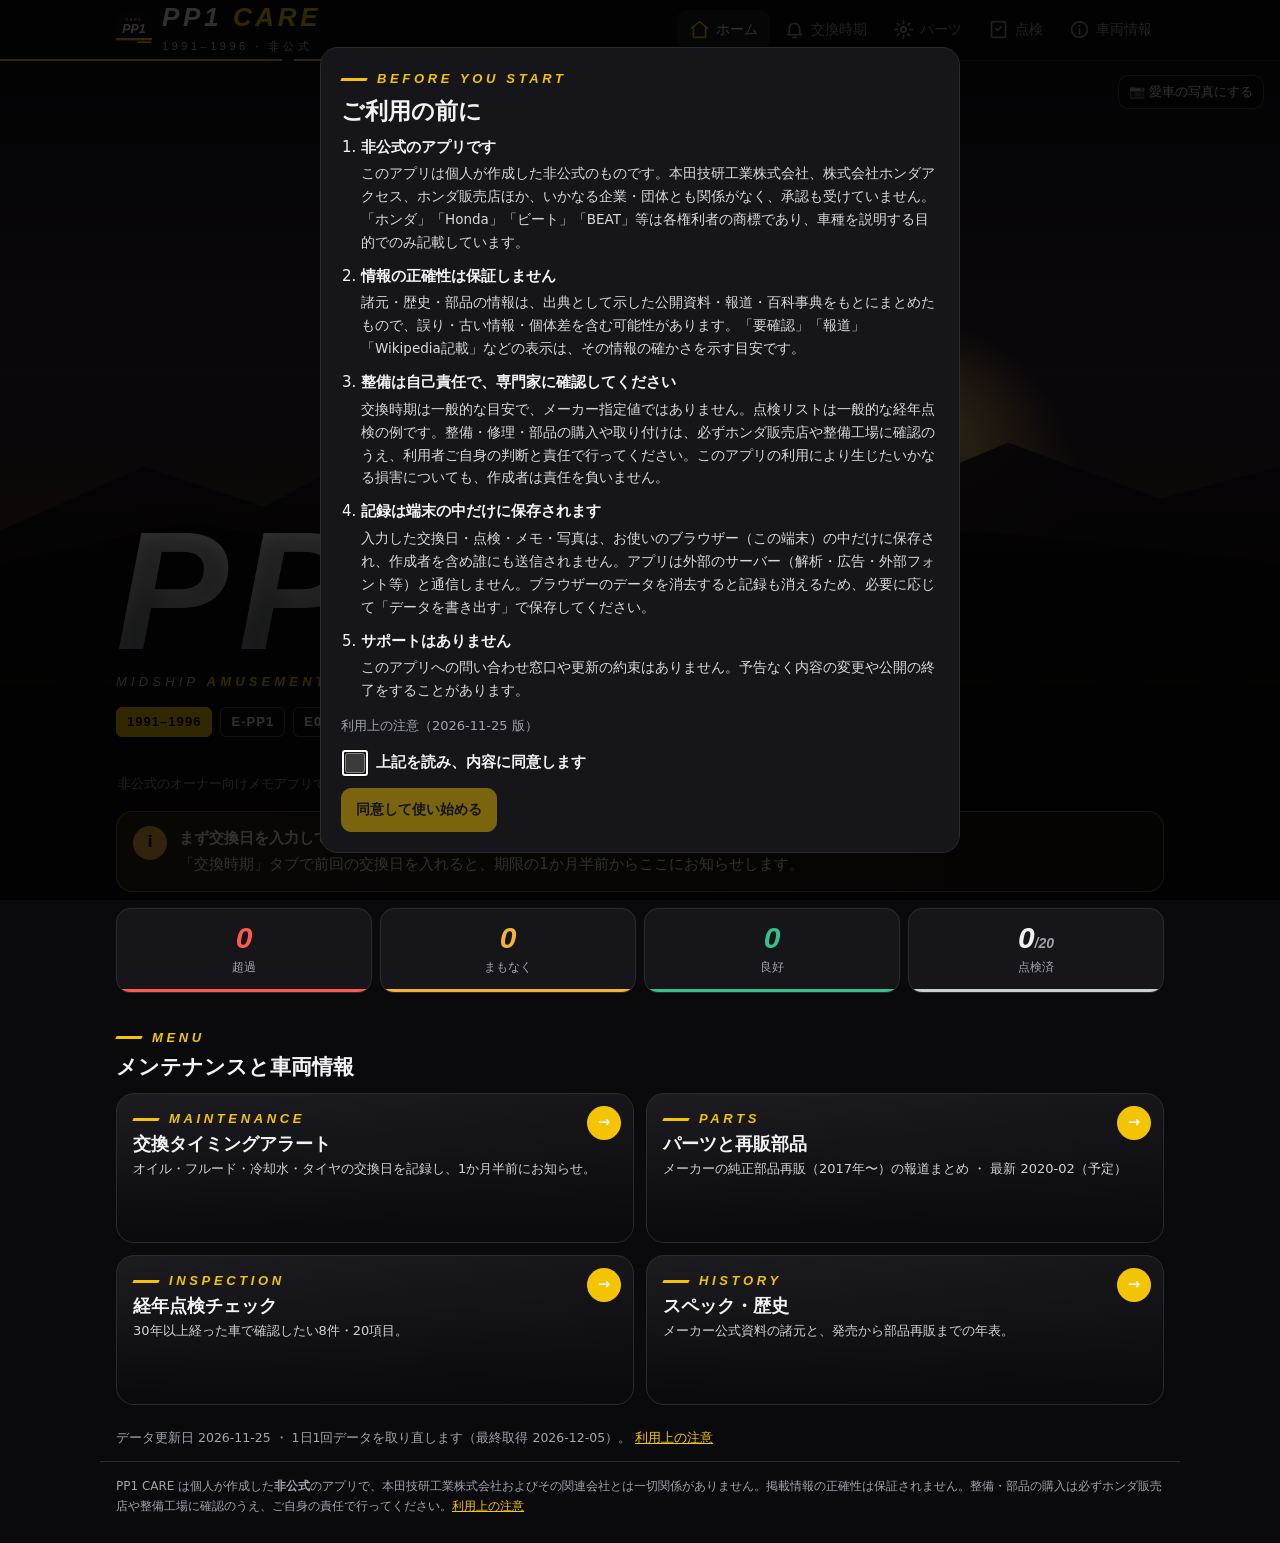
==== beat/index.html @ 28114db5 "Add PP1 CARE, a third-party owner app for the PP1 roadster Built from the NSX CARE layout with vehic" ====
<!doctype html>
<html lang="ja">
<head>
  <meta charset="utf-8">
  <meta name="viewport" content="width=device-width, initial-scale=1, viewport-fit=cover">
  <!-- 第三者向けの非公式アプリ。外部へ通信しない（フォント・解析・広告なし）、リンク先に URL を渡さない、検索エンジンに載せない。 -->
  <meta http-equiv="Content-Security-Policy" content="default-src 'self'; script-src 'self'; style-src 'self' 'unsafe-inline'; img-src 'self' data: blob:; font-src 'self'; connect-src 'self'; manifest-src 'self'; worker-src 'self'; object-src 'none'; base-uri 'none'; form-action 'none'">
  <meta name="referrer" content="no-referrer">
  <meta name="robots" content="noindex, nofollow, noarchive">
  <meta name="theme-color" content="#0b0b0d">
  <meta name="color-scheme" content="dark">
  <meta name="apple-mobile-web-app-capable" content="yes">
  <meta name="mobile-web-app-capable" content="yes">
  <meta name="apple-mobile-web-app-title" content="PP1 CARE">
  <meta name="apple-mobile-web-app-status-bar-style" content="black-translucent">
  <meta name="description" content="軽オープンスポーツ PP1型（1991〜1996年）のオーナー向け非公式メモアプリ。交換時期の記録、再販部品の報道まとめ、経年点検チェック、公式資料による諸元。">
  <title>PP1 CARE | 非公式オーナーノート</title>
  <link rel="icon" href="./icon.svg" type="image/svg+xml">
  <link rel="apple-touch-icon" href="./icon-180.png">
  <link rel="manifest" href="./manifest.webmanifest">
  <link rel="stylesheet" href="./styles.css">
  <script type="module" src="./app.js"></script>
</head>
<body>
  <header class="top">
    <div class="wrap top-inner">
      <a class="brand" href="#home" aria-label="PP1 CARE ホーム"><img src="./icon.svg" alt="" width="36" height="36"><span><span class="wordmark">PP1<em> CARE</em></span><small>1991–1996 · 非公式</small></span></a>
      <nav class="tabs" aria-label="メニュー">
        <a href="#home" data-tab="home"><svg viewBox="0 0 24 24" aria-hidden="true"><path d="M3 10.5 12 3l9 7.5M5 9.5V21h14V9.5"/></svg><span>ホーム</span></a>
        <a href="#alerts" data-tab="alerts"><svg viewBox="0 0 24 24" aria-hidden="true"><path d="M6 16V11a6 6 0 0 1 12 0v5l2 2H4zM10 21h4"/></svg><span>交換時期</span></a>
        <a href="#parts" data-tab="parts"><svg viewBox="0 0 24 24" aria-hidden="true"><circle cx="12" cy="12" r="3"/><path d="M12 2v3M12 19v3M2 12h3M19 12h3M4.9 4.9l2.1 2.1M17 17l2.1 2.1M4.9 19.1 7 17M17 7l2.1-2.1"/></svg><span>パーツ</span></a>
        <a href="#faults" data-tab="faults"><svg viewBox="0 0 24 24" aria-hidden="true"><path d="M9 11l2 2 4-4"/><rect x="4" y="3" width="16" height="18" rx="2"/></svg><span>点検</span></a>
        <a href="#info" data-tab="info"><svg viewBox="0 0 24 24" aria-hidden="true"><circle cx="12" cy="12" r="9"/><path d="M12 11v6M12 7.5v.5"/></svg><span>車両情報</span></a>
      </nav>
    </div>
  </header>
  <main id="main" class="wrap"><p class="muted">読み込み中…</p></main>
  <footer class="wrap foot">PP1 CARE は個人が作成した<b>非公式</b>のアプリで、本田技研工業株式会社およびその関連会社とは一切関係がありません。掲載情報の正確性は保証されません。整備・部品の購入は必ずホンダ販売店や整備工場に確認のうえ、ご自身の責任で行ってください。<a href="#info/terms">利用上の注意</a></footer>
  <dialog id="dlg"><form method="dialog"><button class="x" aria-label="閉じる">×</button></form><div id="dlg-body"></div></dialog>
  <dialog id="terms" class="terms"><div id="terms-body"></div></dialog>
  <noscript><p class="wrap">JavaScript を有効にしてください。</p></noscript>
</body>
</html>
---- beat/styles.css ----
:root {
  --bg: #0a0a0c; --bg2: #111114; --panel: #16161a; --panel2: #1e1e23; --line: #2a2a31;
  --text: #f2f2f4; --muted: #a2a2ad; --silver: #c9ccd3;
  --red: #e2231a; --red-deep: #9e1510; --gold: #e3c06a;
  --ok: #34c08a; --soon: #f4b23a; --over: #ff5a4e; --unset: #7b7b86;
  --radius: 16px;
  --display: "Saira Condensed", "Arial Narrow", system-ui, sans-serif;
}
* { box-sizing: border-box; }
html { -webkit-text-size-adjust: 100%; scroll-behavior: smooth; }
body { margin: 0; background: var(--bg); color: var(--text); font: 15px/1.7 "Noto Sans JP", system-ui, -apple-system, "Hiragino Sans", sans-serif; padding-bottom: calc(78px + env(safe-area-inset-bottom)); overflow-x: hidden; }
a { color: inherit; }
img { display: block; max-width: 100%; }
.wrap { max-width: 1080px; margin: 0 auto; padding: 0 16px; }
.muted { color: var(--muted); }
.small { font-size: 13px; }

/* ---------- ヘッダー ---------- */
.top { position: sticky; top: 0; z-index: 20; background: rgba(10,10,12,.96); border-bottom: 1px solid var(--line); padding-top: env(safe-area-inset-top); }
.top::after { content: ""; position: absolute; left: 0; right: 0; bottom: -1px; height: 2px; background: linear-gradient(90deg, var(--red) 0 22%, transparent 22% 23%, var(--red) 23% 26%, transparent 26%); }
.top-inner { display: flex; align-items: center; justify-content: space-between; height: 60px; }
.brand { display: flex; align-items: center; gap: 10px; text-decoration: none; }
.brand img { border-radius: 9px; }
.wordmark { font-family: var(--display); font-style: italic; font-weight: 800; font-size: 26px; letter-spacing: .14em; line-height: 1; }
.wordmark em { font-style: italic; color: var(--red); }
.brand small { display: block; font-family: var(--display); font-size: 11px; letter-spacing: .32em; color: var(--silver); margin-top: 3px; }
.tabs { display: flex; gap: 2px; }
.tabs a { display: flex; align-items: center; gap: 6px; padding: 8px 12px; border-radius: 10px; color: var(--muted); text-decoration: none; font-size: 14px; position: relative; }
.tabs a.active { color: var(--text); background: var(--panel2); }
.tabs a.active svg { color: var(--red); }
.tabs svg { width: 21px; height: 21px; fill: none; stroke: currentColor; stroke-width: 1.9; stroke-linecap: round; stroke-linejoin: round; }
.tabs .badge { position: absolute; top: 2px; right: 4px; min-width: 17px; height: 17px; border-radius: 9px; background: var(--red); color: #fff; font-size: 11px; display: grid; place-items: center; padding: 0 4px; font-weight: 700; }
@media (max-width: 760px) {
  .tabs { position: fixed; left: 0; right: 0; bottom: 0; background: rgba(14,14,17,.98); border-top: 1px solid var(--line); justify-content: space-around; padding: 6px 4px calc(6px + env(safe-area-inset-bottom)); }
  .tabs a { flex-direction: column; gap: 2px; font-size: 10.5px; padding: 4px 6px; flex: 1; }
  .tabs a.active { background: none; color: var(--text); }
}
@media (min-width: 761px) { body { padding-bottom: 0; } .top { background: rgba(10,10,12,.88); backdrop-filter: blur(12px); } }

main { padding-bottom: 32px; min-height: 70vh; }
h1, h2, h3 { line-height: 1.35; }
h3 { font-size: 16px; margin: 0 0 6px; }

/* ---------- セクション見出し ---------- */
.eyebrow { font-family: var(--display); font-style: italic; font-weight: 700; letter-spacing: .28em; font-size: 13px; color: var(--red); text-transform: uppercase; display: flex; align-items: center; gap: 10px; }
.eyebrow::before { content: ""; width: 26px; height: 3px; background: var(--red); transform: skewX(-25deg); }
.section-title { font-size: 21px; margin: 4px 0 4px; }
.section { margin-top: 34px; }
.lead { color: var(--muted); margin: 6px 0 16px; }

/* ---------- ヒーロー ---------- */
.hero { position: relative; margin: 0 calc(50% - 50vw); min-height: 520px; height: 78vh; max-height: 720px; overflow: hidden; display: flex; align-items: flex-end; }
.hero > img { position: absolute; inset: 0; width: 100%; height: 100%; object-fit: cover; object-position: 40% 60%; animation: zoom 18s ease-out both; }
@keyframes zoom { from { transform: scale(1.08); } to { transform: scale(1); } }
.hero::before { content: ""; position: absolute; inset: 0; background: linear-gradient(180deg, rgba(10,10,12,.55) 0%, transparent 28%, transparent 45%, rgba(10,10,12,.92) 82%, var(--bg) 100%); z-index: 1; }
.hero-body { position: relative; z-index: 2; width: 100%; max-width: 1080px; margin: 0 auto; padding: 0 16px 26px; }
.hero-mark { font-family: var(--display); font-style: italic; font-weight: 800; font-size: clamp(84px, 24vw, 168px); line-height: .82; letter-spacing: .06em; margin: 0; text-shadow: 0 6px 30px rgba(0,0,0,.5); }
.hero-mark span { display: inline-block; background: linear-gradient(180deg, #fff 0%, #d9dbe0 55%, #8d9099 100%); -webkit-background-clip: text; background-clip: text; color: transparent; }
.hero-sub { font-family: var(--display); font-style: italic; letter-spacing: .32em; font-size: 13px; color: var(--silver); margin: 10px 0 0; }
.hero-sub b { color: var(--red); }
.hero-tags { display: flex; gap: 8px; flex-wrap: wrap; margin-top: 14px; }
.tag { font-family: var(--display); font-weight: 600; letter-spacing: .08em; font-size: 13px; border: 1px solid rgba(255,255,255,.28); background: rgba(10,10,12,.45); border-radius: 6px; padding: 3px 10px; }
.tag.red { background: var(--red); border-color: var(--red); }
.photo-btn { position: absolute; z-index: 3; top: 14px; right: 16px; }
.credit { position: absolute; z-index: 3; right: 8px; bottom: 6px; font-size: 10px; color: rgba(255,255,255,.6); background: rgba(0,0,0,.35); padding: 1px 6px; border-radius: 4px; pointer-events: none; }

/* ---------- ページバナー ---------- */
.banner { position: relative; margin: 0 -16px 18px; height: 230px; overflow: hidden; display: flex; align-items: flex-end; }
@media (min-width: 761px) { .banner { margin: 18px 0; border-radius: 20px; height: 280px; } }
.banner img { position: absolute; inset: 0; width: 100%; height: 100%; object-fit: cover; }
.banner::before { content: ""; position: absolute; inset: 0; background: linear-gradient(90deg, rgba(10,10,12,.92) 0%, rgba(10,10,12,.55) 55%, rgba(10,10,12,.15) 100%), linear-gradient(0deg, rgba(10,10,12,.7), transparent 50%); z-index: 1; }
.banner-body { position: relative; z-index: 2; padding: 18px 16px; max-width: 640px; }
.banner h1 { font-size: 26px; margin: 4px 0 4px; }
.banner p { margin: 0; color: #d7d7dc; font-size: 14px; }
.banner .num { font-family: var(--display); font-style: italic; font-weight: 800; font-size: 64px; line-height: 1; position: absolute; right: 16px; top: 10px; z-index: 2; color: rgba(255,255,255,.14); letter-spacing: .05em; }

/* ---------- 共通部品 ---------- */
.card { background: var(--panel); border: 1px solid var(--line); border-radius: var(--radius); padding: 16px; }
.grid { display: grid; gap: 12px; }
@media (min-width: 640px) { .grid.two { grid-template-columns: 1fr 1fr; } .grid.three { grid-template-columns: repeat(3, 1fr); } }
.btn { appearance: none; border: 1px solid var(--line); background: var(--panel2); color: var(--text); border-radius: 10px; padding: 9px 14px; font: inherit; font-size: 14px; cursor: pointer; }
.btn.primary { background: var(--red); border-color: var(--red); color: #fff; font-weight: 700; }
.btn.ghost { background: rgba(10,10,12,.55); border-color: rgba(255,255,255,.25); backdrop-filter: blur(6px); }
.btn.small { padding: 5px 10px; font-size: 13px; }
input[type=date], input[type=text], input[type=number], select, textarea { font: inherit; color: var(--text); background: #0d0d10; border: 1px solid var(--line); border-radius: 10px; padding: 8px 10px; max-width: 100%; }
input[type=date] { min-height: 42px; color-scheme: dark; }
label.field { display: grid; gap: 4px; font-size: 13px; color: var(--muted); }
.pill { display: inline-flex; align-items: center; gap: 5px; border-radius: 999px; padding: 2px 10px; font-size: 12.5px; font-weight: 700; white-space: nowrap; }
.pill::before { content: ""; width: 7px; height: 7px; border-radius: 50%; background: currentColor; }
.st-ok { color: var(--ok); background: rgba(52,192,138,.13); }
.st-soon { color: var(--soon); background: rgba(244,178,58,.14); }
.st-over { color: var(--over); background: rgba(255,90,78,.15); }
.st-unset { color: var(--unset); background: rgba(123,123,134,.18); }
.st-repro { color: #8fbfff; background: rgba(143,191,255,.14); }

/* ---------- アラート ---------- */
.alert-banner { border-radius: var(--radius); padding: 14px 16px; margin: 16px 0; display: flex; gap: 12px; align-items: flex-start; }
.alert-banner .ico { flex: none; width: 34px; height: 34px; border-radius: 50%; display: grid; place-items: center; font-weight: 800; }
.alert-banner.soon { background: linear-gradient(90deg, rgba(244,178,58,.16), rgba(244,178,58,.05)); border: 1px solid rgba(244,178,58,.45); }
.alert-banner.soon .ico { background: var(--soon); color: #1a1205; }
.alert-banner.over { background: linear-gradient(90deg, rgba(226,35,26,.22), rgba(226,35,26,.06)); border: 1px solid rgba(255,90,78,.55); }
.alert-banner.over .ico { background: var(--red); color: #fff; }
.alert-banner.ok { background: linear-gradient(90deg, rgba(52,192,138,.13), rgba(52,192,138,.03)); border: 1px solid rgba(52,192,138,.4); }
.alert-banner.ok .ico { background: var(--ok); color: #04140d; }
.alert-banner strong { display: block; }
.alert-banner ul { margin: 4px 0 0; padding-left: 18px; }

/* ---------- ステータス数値 ---------- */
.stats { display: grid; grid-template-columns: repeat(4, 1fr); gap: 8px; margin: 14px 0; }
.stat { background: var(--panel); border: 1px solid var(--line); border-radius: 14px; padding: 12px 6px; text-align: center; position: relative; overflow: hidden; }
.stat::after { content: ""; position: absolute; left: 0; right: 0; bottom: 0; height: 3px; background: var(--c, var(--line)); }
.stat b { display: block; font-family: var(--display); font-style: italic; font-size: 30px; line-height: 1.1; }
.stat span { font-size: 11.5px; color: var(--muted); }

/* ---------- 写真ギャラリー ---------- */
.gallery { display: flex; gap: 10px; overflow-x: auto; scroll-snap-type: x mandatory; margin: 12px -16px 0; padding: 0 16px 8px; scrollbar-width: none; }
.gallery::-webkit-scrollbar { display: none; }
.gallery figure { flex: none; width: 72%; max-width: 360px; margin: 0; scroll-snap-align: start; position: relative; border-radius: 14px; overflow: hidden; aspect-ratio: 4/3; cursor: zoom-in; background: var(--panel); }
.gallery img, .tile img { width: 100%; height: 100%; object-fit: cover; transition: transform .5s; }
.gallery figure:hover img, .tile:hover img { transform: scale(1.04); }
.gallery figcaption, .tile figcaption { position: absolute; left: 0; right: 0; bottom: 0; padding: 26px 12px 9px; font-size: 12.5px; background: linear-gradient(transparent, rgba(0,0,0,.82)); }

/* ---------- 写真付きカード ---------- */
.feature { position: relative; display: block; min-height: 190px; border-radius: 18px; overflow: hidden; text-decoration: none; border: 1px solid var(--line); }
.feature img { position: absolute; inset: 0; width: 100%; height: 100%; object-fit: cover; transition: transform .6s; }
.feature:hover img { transform: scale(1.05); }
.feature::before { content: ""; position: absolute; inset: 0; z-index: 1; background: linear-gradient(0deg, rgba(10,10,12,.95) 8%, rgba(10,10,12,.35) 65%, rgba(10,10,12,.1)); }
.feature .body { position: absolute; z-index: 2; left: 0; right: 0; bottom: 0; padding: 14px 16px; }
.feature h3 { font-size: 18px; margin: 2px 0 2px; }
.feature p { margin: 0; font-size: 13px; color: #d0d0d6; }
.feature .go { position: absolute; z-index: 2; top: 12px; right: 12px; width: 34px; height: 34px; border-radius: 50%; background: var(--red); display: grid; place-items: center; font-weight: 800; }

.mosaic { display: grid; gap: 8px; grid-template-columns: repeat(2, 1fr); }
@media (min-width: 640px) { .mosaic { grid-template-columns: repeat(4, 1fr); } }
.tile { position: relative; margin: 0; border-radius: 12px; overflow: hidden; aspect-ratio: 1; cursor: zoom-in; background: var(--panel); }
.tile.wide { grid-column: span 2; aspect-ratio: 2/1; }

/* ---------- 交換時期 ---------- */
.maint { display: grid; gap: 12px; }
@media (min-width: 760px) { .maint { grid-template-columns: 1fr 1fr; } }
.maint-card { position: relative; overflow: hidden; }
.maint-card::before { content: ""; position: absolute; left: 0; top: 0; bottom: 0; width: 4px; background: var(--c, var(--line)); }
.maint-head { display: flex; justify-content: space-between; align-items: center; gap: 8px; flex-wrap: wrap; }
.maint-head h3 { margin: 0; font-size: 17px; }
.maint-row { display: flex; flex-wrap: wrap; gap: 10px 14px; align-items: end; margin-top: 12px; }
.days { font-family: var(--display); font-style: italic; font-weight: 800; font-size: 40px; line-height: 1; margin-top: 10px; }
.days small { font-size: 14px; font-family: "Noto Sans JP", sans-serif; font-style: normal; font-weight: 500; color: var(--muted); margin-left: 4px; }
.bar { height: 8px; border-radius: 4px; background: #0d0d10; overflow: hidden; margin-top: 10px; }
.bar > span { display: block; height: 100%; border-radius: 4px; }
.kv { display: grid; grid-template-columns: auto 1fr; gap: 2px 14px; font-size: 13.5px; margin-top: 10px; }
.kv dt { color: var(--muted); }
.kv dd { margin: 0; }
.history { font-size: 13px; color: var(--muted); padding-left: 18px; margin: 6px 0 0; }

/* ---------- パーツ ---------- */
.toolbar { display: flex; gap: 8px; flex-wrap: wrap; margin: 6px 0 12px; }
.toolbar input[type=text] { flex: 1; min-width: 160px; }
.chips { display: flex; gap: 6px; flex-wrap: wrap; }
.chip { border: 1px solid var(--line); background: var(--panel); color: var(--muted); border-radius: 999px; padding: 5px 13px; font-size: 13px; cursor: pointer; font-family: inherit; }
.chip.on { color: #fff; background: var(--red); border-color: var(--red); font-weight: 700; }
.part-cat { margin-top: 20px; }
.part-cat h3 { font-family: var(--display); font-style: italic; letter-spacing: .12em; font-size: 15px; display: flex; align-items: center; gap: 8px; }
.part-cat h3::before { content: ""; width: 14px; height: 3px; background: var(--red); transform: skewX(-25deg); }
.list { background: var(--panel); border: 1px solid var(--line); border-radius: var(--radius); overflow: hidden; }
.part { display: flex; justify-content: space-between; align-items: center; gap: 10px; padding: 11px 14px; border-bottom: 1px solid var(--line); cursor: pointer; }
.part:hover { background: var(--panel2); }
.part:last-child { border-bottom: 0; }
.part .name { font-weight: 600; }
.part .sub { font-size: 12.5px; color: var(--muted); }
.source { font-size: 13px; padding: 10px 0; border-bottom: 1px solid var(--line); }
.source:last-child { border-bottom: 0; }

/* ---------- 不具合 ---------- */
.fault { margin-bottom: 12px; }
.fault-head { display: flex; justify-content: space-between; gap: 10px; align-items: flex-start; }
.fault-head h3 { font-size: 16.5px; }
.sev { font-size: 12px; border-radius: 6px; padding: 1px 8px; font-weight: 700; white-space: nowrap; }
.sev-高 { background: rgba(226,35,26,.2); color: var(--over); }
.sev-中 { background: rgba(244,178,58,.16); color: var(--soon); }
.sev-低 { background: rgba(123,123,134,.22); color: var(--muted); }
.fault p { margin: 4px 0; font-size: 14px; }
.fault p b { color: var(--muted); font-weight: 600; margin-right: 6px; }
.checks { list-style: none; padding: 0; margin: 10px 0 0; display: grid; gap: 6px; }
.checks label { display: flex; gap: 10px; align-items: flex-start; background: #0d0d10; border: 1px solid var(--line); border-radius: 10px; padding: 9px 10px; cursor: pointer; font-size: 14px; }
.checks input { width: 20px; height: 20px; accent-color: var(--red); flex: none; margin-top: 1px; }
.checks .done { color: var(--muted); }
.checks .when { display: block; font-size: 11.5px; color: var(--ok); }
.progress { display: flex; align-items: center; gap: 8px; font-size: 12.5px; color: var(--muted); margin-top: 6px; }
.progress .bar { flex: 1; margin: 0; height: 5px; }

/* ---------- 車両情報 ---------- */
.subtabs { display: flex; gap: 6px; margin: 4px 0 16px; overflow-x: auto; padding-bottom: 2px; }
.subtabs .chip { white-space: nowrap; }
.spec-card { padding: 0; overflow: hidden; }
.spec-card .spec-img { position: relative; height: 150px; cursor: zoom-in; }
.spec-card .spec-img img { width: 100%; height: 100%; object-fit: cover; }
.spec-card .spec-img::after { content: ""; position: absolute; inset: 0; background: linear-gradient(transparent 40%, var(--panel)); }
.spec-card .spec-img h3 { position: absolute; z-index: 1; left: 16px; bottom: 4px; font-family: var(--display); font-style: italic; letter-spacing: .1em; font-size: 20px; }
.spec-table { width: 100%; border-collapse: collapse; font-size: 14px; margin: 0 16px 10px; width: calc(100% - 32px); }
.spec-table th, .spec-table td { text-align: left; padding: 8px 4px; border-bottom: 1px solid var(--line); vertical-align: top; }
.spec-table tr:last-child th, .spec-table tr:last-child td { border-bottom: 0; }
.spec-table th { color: var(--muted); font-weight: 500; width: 38%; }
.big-numbers { display: grid; grid-template-columns: repeat(3, 1fr); gap: 8px; margin-bottom: 14px; }
.big-numbers div { background: var(--panel); border: 1px solid var(--line); border-radius: 14px; padding: 12px; text-align: center; }
.big-numbers b { display: block; font-family: var(--display); font-style: italic; font-weight: 800; font-size: 32px; line-height: 1; }
.big-numbers b small { font-size: 14px; color: var(--muted); }
.big-numbers span { font-size: 11.5px; color: var(--muted); }
.timeline { list-style: none; margin: 0; padding: 0 0 0 20px; border-left: 2px solid var(--line); }
.timeline li { position: relative; padding: 0 0 22px 16px; }
.timeline li::before { content: ""; position: absolute; left: -29px; top: 5px; width: 14px; height: 14px; border-radius: 50%; background: var(--bg); border: 3px solid var(--red); }
.timeline li.mine::before { background: var(--gold); border-color: var(--gold); box-shadow: 0 0 0 5px rgba(227,192,106,.2); }
.timeline .date { font-family: var(--display); font-style: italic; font-weight: 700; letter-spacing: .06em; color: var(--red); font-size: 16px; }
.timeline li.mine .date { color: var(--gold); }
.timeline p { margin: 2px 0 0; font-size: 14px; color: #cfcfd6; }
.timeline figure { margin: 10px 0 0; border-radius: 12px; overflow: hidden; aspect-ratio: 16/9; max-width: 460px; position: relative; cursor: zoom-in; }
.timeline figure img { width: 100%; height: 100%; object-fit: cover; }
.concept { padding: 0; overflow: hidden; }
.concept figure { margin: 0; aspect-ratio: 16/9; position: relative; cursor: zoom-in; }
.concept figure img { width: 100%; height: 100%; object-fit: cover; }
.concept .txt { padding: 14px 16px 16px; }
.person { display: flex; gap: 14px; }
.avatar { flex: none; width: 52px; height: 52px; border-radius: 50%; background: linear-gradient(135deg, var(--red), var(--red-deep)); display: grid; place-items: center; font-weight: 800; font-size: 20px; }
.credits { font-size: 12.5px; color: var(--muted); }
.credits li { margin-bottom: 4px; }
.updates { font-size: 12.5px; color: var(--muted); margin-top: 22px; }

/* ---------- ダイアログ ---------- */
dialog { background: var(--panel); color: var(--text); border: 1px solid var(--line); border-radius: 18px; width: min(540px, calc(100vw - 24px)); padding: 18px; }
dialog.photo { width: min(1100px, calc(100vw - 16px)); padding: 0; background: #000; overflow: hidden; }
dialog.photo img { width: 100%; max-height: 80vh; object-fit: contain; }
dialog.photo .cap { padding: 10px 14px; font-size: 13px; color: var(--muted); }
dialog.photo .cap b { color: var(--text); display: block; }
dialog::backdrop { background: rgba(0,0,0,.75); }
dialog .x { position: absolute; right: 10px; top: 8px; z-index: 2; background: rgba(0,0,0,.5); border: 0; color: #fff; width: 36px; height: 36px; border-radius: 50%; font-size: 22px; line-height: 1; cursor: pointer; }
dialog .form { display: grid; gap: 12px; margin-top: 10px; }
.foot { color: var(--muted); font-size: 12px; padding-top: 14px; padding-bottom: 26px; border-top: 1px solid var(--line); }
@media (prefers-reduced-motion: reduce) { .hero > img { animation: none; } * { transition: none !important; } }

/* ---------- 公式パーツ一覧（階層） ---------- */
.cat-grid { display: grid; gap: 10px; grid-template-columns: repeat(2, 1fr); margin-top: 10px; }
@media (min-width: 760px) { .cat-grid { grid-template-columns: repeat(4, 1fr); } }
.cat-card { position: relative; display: block; aspect-ratio: 1 / 1.05; border-radius: 16px; overflow: hidden; text-decoration: none; border: 1px solid var(--line); background: var(--panel); }
.cat-card img { position: absolute; inset: 0; width: 100%; height: 100%; object-fit: cover; transition: transform .5s; }
.cat-card:hover img { transform: scale(1.05); }
.cat-card::before { content: ""; position: absolute; inset: 0; z-index: 1; background: linear-gradient(0deg, rgba(10,10,12,.96) 18%, rgba(10,10,12,.35) 70%, rgba(10,10,12,.15)); }
.cat-card .body { position: absolute; z-index: 2; left: 0; right: 0; bottom: 0; padding: 12px; }
.cat-card .eyebrow { font-size: 11px; letter-spacing: .2em; }
.cat-card .eyebrow::before { width: 14px; }
.cat-card h3 { font-size: 15px; margin: 3px 0 2px; line-height: 1.35; }
.cat-card p { margin: 0; font-size: 12px; color: #c9c9cf; }
.crumbs { display: flex; flex-wrap: wrap; align-items: center; gap: 6px; font-size: 13px; margin: 6px 0 12px; color: var(--muted); }
.crumbs a { color: var(--text); text-decoration: none; border-bottom: 1px solid var(--red); }
.crumbs .sep { color: var(--red); }
.code { display: inline-block; font-family: var(--display); font-style: italic; font-weight: 700; color: #fff; background: var(--red); border-radius: 5px; padding: 0 7px; margin-right: 8px; font-size: 14px; transform: skewX(-6deg); }
.go-sm { color: var(--red); font-size: 24px; font-weight: 700; line-height: 1; }
.jp { display: inline-block; font-size: 12px; font-weight: 700; color: var(--red); border: 1px solid rgba(226,35,26,.5); border-radius: 5px; padding: 0 6px; margin-right: 6px; vertical-align: 1px; }
.pn { color: var(--text); font-family: var(--display); letter-spacing: .05em; font-size: 14px; }
.type-group { margin-bottom: 8px; }
.type-group > summary { list-style: none; display: flex; justify-content: space-between; align-items: center; padding: 10px 14px; background: var(--panel2); border: 1px solid var(--line); border-radius: 12px; cursor: pointer; font-weight: 700; }
.type-group > summary::-webkit-details-marker { display: none; }
.type-group > summary::after { content: "＋"; color: var(--red); margin-left: 8px; }
.type-group[open] > summary { border-radius: 12px 12px 0 0; }
.type-group[open] > summary::after { content: "−"; }
.type-group > summary > .muted { margin-left: auto; }
#dlg-body > .eyebrow { padding-right: 44px; }
.type-group > .list { border-top: 0; border-radius: 0 0 12px 12px; }
.subtabs a.chip { text-decoration: none; }

/* 閲覧専用（share/）の案内 */
.ro-note { display: flex; gap: 10px; align-items: baseline; flex-wrap: wrap; margin: 12px 0; padding: 10px 14px; border: 1px solid var(--line); border-left: 3px solid var(--gold); border-radius: 10px; background: var(--panel); font-size: 13px; color: var(--muted); }
.ro-note b { color: var(--gold); font-weight: 700; letter-spacing: .04em; }

/* ---------- PP1 CARE（第三者向け・外部フォントなし・イエローのアクセント） ---------- */
:root { --red: #f5c400; --red-deep: #a88600; --display: "Arial Narrow", "Helvetica Neue", Arial, system-ui, sans-serif; }
body { font-family: system-ui, -apple-system, "Hiragino Sans", "Hiragino Kaku Gothic ProN", "Noto Sans JP", "Yu Gothic UI", Meiryo, sans-serif; }
.btn.primary, .tag.red, .tabs .badge { color: #111; }
.btn.primary:disabled { opacity: .45; cursor: not-allowed; }
.hero > img.art { object-position: 50% 60%; }
.feature.plain { min-height: 150px; background: linear-gradient(135deg, var(--panel2), var(--panel)); }
.feature.plain .body { position: relative; }
.foot a, .updates a { color: var(--red); }
dialog.terms { max-width: 640px; width: calc(100% - 32px); max-height: calc(100vh - 32px); overflow: auto; background: var(--panel); color: var(--text); border: 1px solid var(--line); border-radius: 18px; padding: 20px; }
dialog.terms::backdrop { background: rgba(0,0,0,.8); }
dialog.terms h2 { margin: 6px 0 8px; }
.terms-list { padding-left: 20px; margin: 0; }
.terms-list li { margin-bottom: 10px; }
.terms-list p { margin: 2px 0 0; font-size: 13.5px; color: #d7d7dc; }
.agree { display: flex; gap: 8px; align-items: center; margin: 12px 0; font-weight: 700; }
.agree input { width: 20px; height: 20px; accent-color: var(--red); }
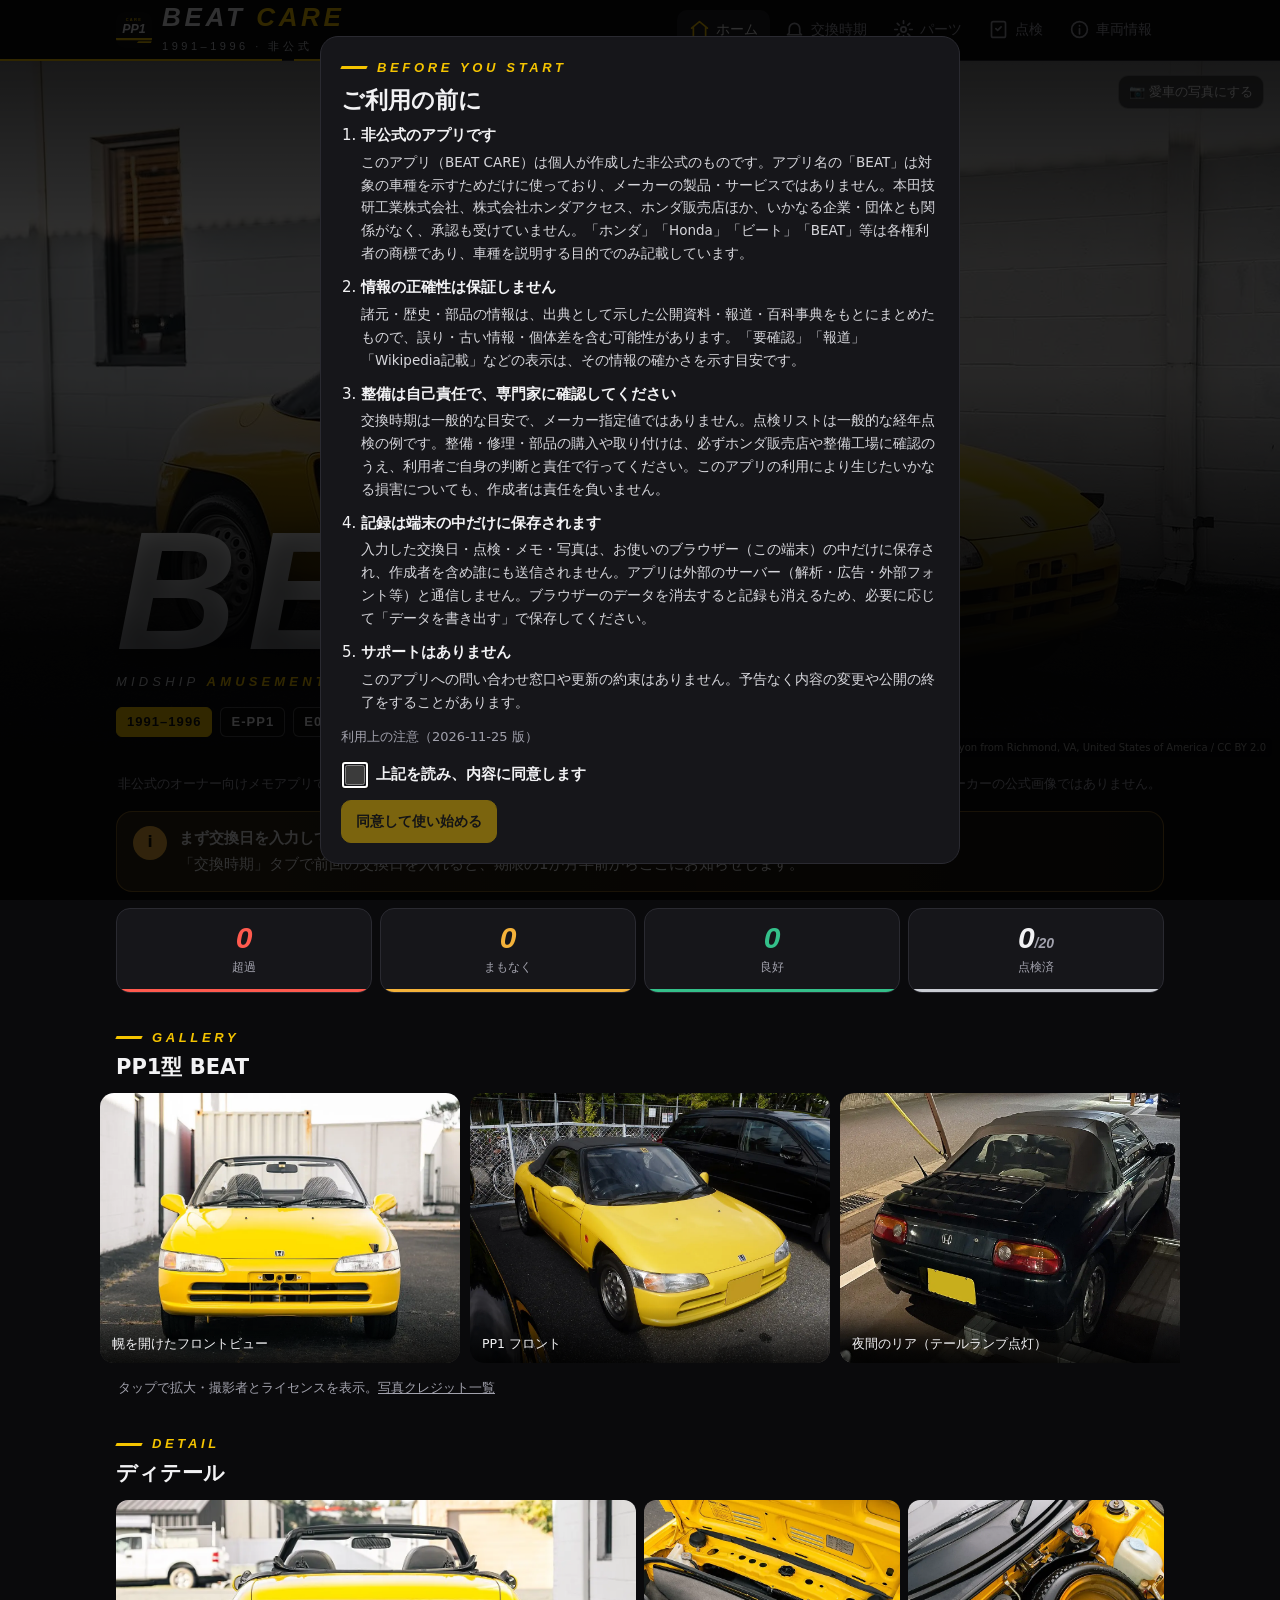
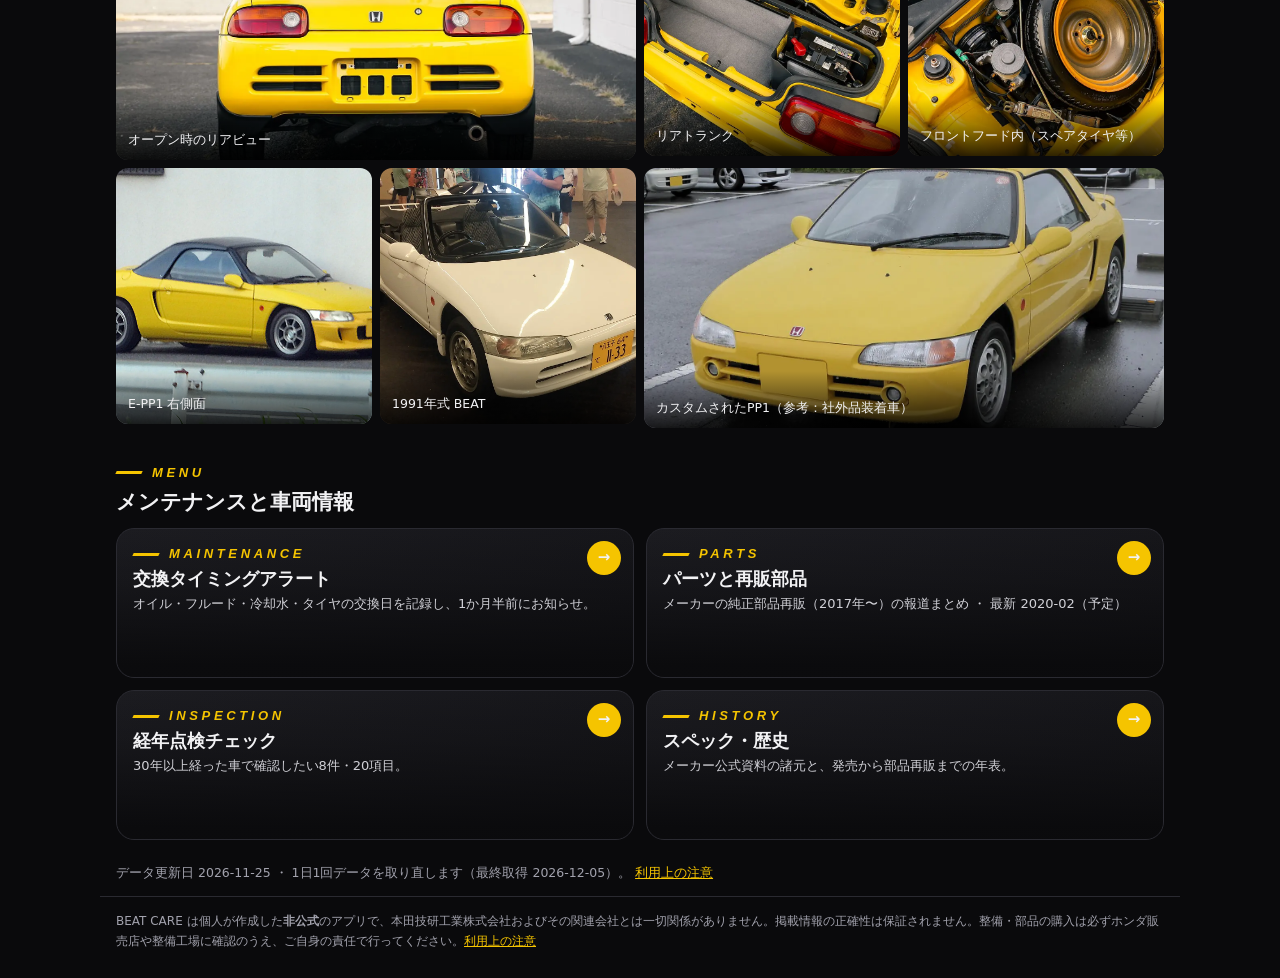
==== commit 6a4ef4ac: "BEAT CARE に改名し、Wikimedia Commons の自由ライセンス写真19枚を追加 - アプリ名を PP1 CARE から BEAT CARE に変更（保存キーと旧書き出しファイルは互" ====
--- a/beat/index.html
+++ b/beat/index.html
@@ -11,10 +11,16 @@
   <meta name="color-scheme" content="dark">
   <meta name="apple-mobile-web-app-capable" content="yes">
   <meta name="mobile-web-app-capable" content="yes">
-  <meta name="apple-mobile-web-app-title" content="PP1 CARE">
+  <meta name="apple-mobile-web-app-title" content="BEAT CARE">
   <meta name="apple-mobile-web-app-status-bar-style" content="black-translucent">
-  <meta name="description" content="軽オープンスポーツ PP1型（1991〜1996年）のオーナー向け非公式メモアプリ。交換時期の記録、再販部品の報道まとめ、経年点検チェック、公式資料による諸元。">
-  <title>PP1 CARE | 非公式オーナーノート</title>
+  <meta name="description" content="BEAT（PP1型・1991〜1996年）のオーナー向け非公式メモアプリ。交換時期の記録、再販部品の報道まとめ、経年点検チェック、公式資料による諸元。">
+  <!-- LINE などのリンクプレビュー用。説明文がないとプレビューが別の文を拾うため明示する（NSX の共有ページ #22 と同じ対策）。
+       公開者のアカウント名が入る絶対 URL（og:url・og:image）は書かない。 -->
+  <meta property="og:type" content="website">
+  <meta property="og:title" content="BEAT CARE（非公式オーナーノート）">
+  <meta property="og:description" content="BEAT（PP1型・1991〜1996年）の非公式メモアプリ。交換時期の記録、再販部品の報道まとめ、経年点検チェック。記録は端末内だけに保存します。">
+  <meta name="twitter:card" content="summary">
+  <title>BEAT CARE | 非公式オーナーノート</title>
   <link rel="icon" href="./icon.svg" type="image/svg+xml">
   <link rel="apple-touch-icon" href="./icon-180.png">
   <link rel="manifest" href="./manifest.webmanifest">
@@ -24,7 +30,7 @@
 <body>
   <header class="top">
     <div class="wrap top-inner">
-      <a class="brand" href="#home" aria-label="PP1 CARE ホーム"><img src="./icon.svg" alt="" width="36" height="36"><span><span class="wordmark">PP1<em> CARE</em></span><small>1991–1996 · 非公式</small></span></a>
+      <a class="brand" href="#home" aria-label="BEAT CARE ホーム"><img src="./icon.svg" alt="" width="36" height="36"><span><span class="wordmark">BEAT<em> CARE</em></span><small>1991–1996 · 非公式</small></span></a>
       <nav class="tabs" aria-label="メニュー">
         <a href="#home" data-tab="home"><svg viewBox="0 0 24 24" aria-hidden="true"><path d="M3 10.5 12 3l9 7.5M5 9.5V21h14V9.5"/></svg><span>ホーム</span></a>
         <a href="#alerts" data-tab="alerts"><svg viewBox="0 0 24 24" aria-hidden="true"><path d="M6 16V11a6 6 0 0 1 12 0v5l2 2H4zM10 21h4"/></svg><span>交換時期</span></a>
@@ -35,9 +41,8 @@
     </div>
   </header>
   <main id="main" class="wrap"><p class="muted">読み込み中…</p></main>
-  <footer class="wrap foot">PP1 CARE は個人が作成した<b>非公式</b>のアプリで、本田技研工業株式会社およびその関連会社とは一切関係がありません。掲載情報の正確性は保証されません。整備・部品の購入は必ずホンダ販売店や整備工場に確認のうえ、ご自身の責任で行ってください。<a href="#info/terms">利用上の注意</a></footer>
+  <footer class="wrap foot">BEAT CARE は個人が作成した<b>非公式</b>のアプリで、本田技研工業株式会社およびその関連会社とは一切関係がありません。掲載情報の正確性は保証されません。整備・部品の購入は必ずホンダ販売店や整備工場に確認のうえ、ご自身の責任で行ってください。<a href="#info/terms">利用上の注意</a></footer>
   <dialog id="dlg"><form method="dialog"><button class="x" aria-label="閉じる">×</button></form><div id="dlg-body"></div></dialog>
   <dialog id="terms" class="terms"><div id="terms-body"></div></dialog>
-  <noscript><p class="wrap">JavaScript を有効にしてください。</p></noscript>
 </body>
 </html>
--- a/beat/styles.css
+++ b/beat/styles.css
@@ -270,7 +270,7 @@
 .ro-note { display: flex; gap: 10px; align-items: baseline; flex-wrap: wrap; margin: 12px 0; padding: 10px 14px; border: 1px solid var(--line); border-left: 3px solid var(--gold); border-radius: 10px; background: var(--panel); font-size: 13px; color: var(--muted); }
 .ro-note b { color: var(--gold); font-weight: 700; letter-spacing: .04em; }
 
-/* ---------- PP1 CARE（第三者向け・外部フォントなし・イエローのアクセント） ---------- */
+/* ---------- BEAT CARE（第三者向け・外部フォントなし・イエローのアクセント） ---------- */
 :root { --red: #f5c400; --red-deep: #a88600; --display: "Arial Narrow", "Helvetica Neue", Arial, system-ui, sans-serif; }
 body { font-family: system-ui, -apple-system, "Hiragino Sans", "Hiragino Kaku Gothic ProN", "Noto Sans JP", "Yu Gothic UI", Meiryo, sans-serif; }
 .btn.primary, .tag.red, .tabs .badge { color: #111; }
@@ -287,3 +287,9 @@
 .terms-list p { margin: 2px 0 0; font-size: 13.5px; color: #d7d7dc; }
 .agree { display: flex; gap: 8px; align-items: center; margin: 12px 0; font-weight: 700; }
 .agree input { width: 20px; height: 20px; accent-color: var(--red); }
+.pn { color: var(--text); font-family: var(--display); letter-spacing: .05em; }
+.pn-big { font-family: var(--display); letter-spacing: .06em; font-size: 18px; }
+.legend { display: flex; flex-wrap: wrap; gap: 6px 10px; align-items: center; margin: 0 0 12px; color: var(--muted); }
+.part-cat .eyebrow { margin-top: 18px; }
+.part-cat h3 .small { font-weight: 400; }
+.part [data-copy] { white-space: nowrap; }
